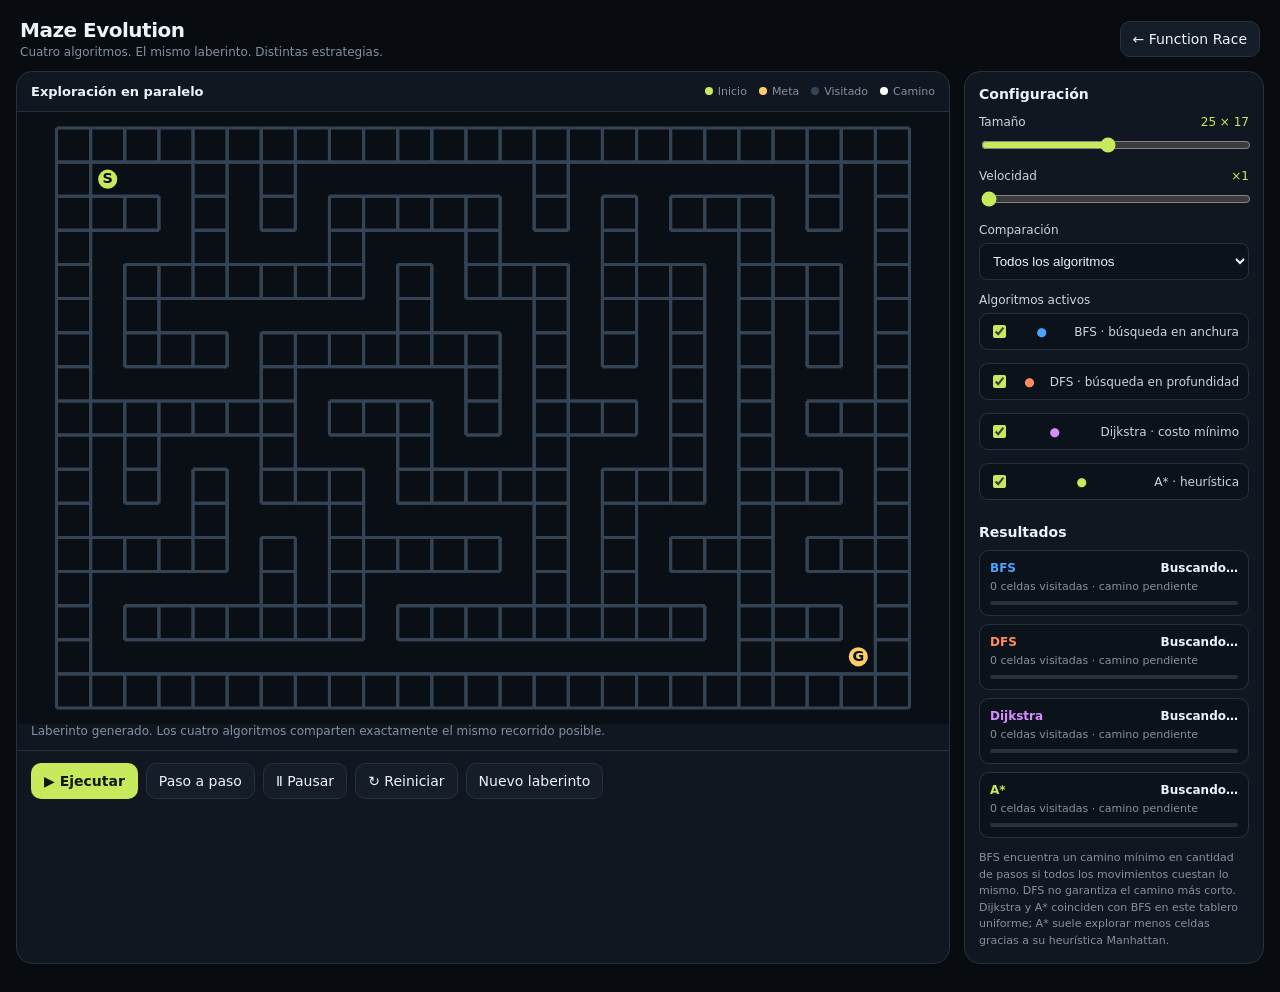
==== maze.html @ 9473bb93 "Add Maze Evolution algorithm comparison game" ====
<!doctype html>
<html lang="es">
<head>
<meta charset="utf-8">
<meta name="viewport" content="width=device-width,initial-scale=1,viewport-fit=cover">
<meta name="theme-color" content="#080b10">
<title>Maze Evolution · Function Race</title>
<style>
:root{--bg:#080b10;--panel:#111720;--line:#26313e;--muted:#8491a1;--text:#edf3fa;--accent:#c6ea5b}
*{box-sizing:border-box}body{margin:0;background:var(--bg);color:var(--text);font:14px system-ui,-apple-system,Segoe UI,sans-serif;min-height:100vh}
header{padding:18px 20px 12px;display:flex;align-items:center;justify-content:space-between;gap:12px;max-width:1500px;margin:auto}
h1{font-size:20px;margin:0;letter-spacing:-.5px}header p{margin:3px 0 0;color:var(--muted);font-size:12px}
a,.btn{color:var(--text);text-decoration:none;border:1px solid var(--line);background:#151d28;border-radius:10px;padding:9px 12px;font:inherit;cursor:pointer}
a:hover,.btn:hover{border-color:#607184}.btn.primary{background:var(--accent);color:#11180a;border-color:transparent;font-weight:750}.btn:disabled{opacity:.35;cursor:default}
main{max-width:1500px;margin:auto;padding:0 16px 28px;display:grid;grid-template-columns:minmax(0,1fr) 300px;gap:14px}
.stage,.side{background:var(--panel);border:1px solid var(--line);border-radius:16px;overflow:hidden}
.stage-head{display:flex;justify-content:space-between;align-items:center;padding:12px 14px;border-bottom:1px solid var(--line);gap:10px;flex-wrap:wrap}
.stage-head strong{font-size:13px}.legend{display:flex;gap:12px;flex-wrap:wrap;color:var(--muted);font-size:11px}
.dot{display:inline-block;width:8px;height:8px;border-radius:50%;margin-right:5px}
#maze{display:block;width:100%;height:min(68vh,720px);min-height:360px;background:#0a0f16;touch-action:pan-y}
.controls{display:flex;gap:8px;flex-wrap:wrap;padding:12px 14px;border-top:1px solid var(--line)}
.side{padding:14px}.side h2{font-size:14px;margin:0 0 10px}.field{margin:13px 0}.field label{display:flex;justify-content:space-between;color:#cbd5df;font-size:12px;margin-bottom:6px}.field output{color:var(--accent);font-variant-numeric:tabular-nums}
input[type=range],select{width:100%;accent-color:var(--accent)}select{background:#0c121a;color:var(--text);border:1px solid var(--line);border-radius:8px;padding:9px}
.algos{display:grid;gap:7px}.algo{display:flex;align-items:center;gap:8px;padding:8px 9px;background:#0c121a;border:1px solid var(--line);border-radius:9px;font-size:12px}.algo input{accent-color:var(--accent)}
.cards{display:grid;gap:8px;margin-top:10px}.stat{padding:10px;background:#0c121a;border:1px solid var(--line);border-radius:10px}.stat-top{display:flex;justify-content:space-between;align-items:center;font-size:12px;font-weight:700}.stat small{display:block;color:var(--muted);font-size:11px;margin-top:5px}.bar{height:4px;background:#26313e;border-radius:5px;margin-top:8px;overflow:hidden}.bar i{display:block;height:100%;width:0;border-radius:5px}
.note{color:var(--muted);font-size:11px;line-height:1.5;margin:12px 0 0}.status{font-size:12px;color:var(--muted);padding:0 14px 12px}
@media(max-width:850px){main{grid-template-columns:1fr}.side{display:grid;grid-template-columns:1fr 1fr;gap:0 16px}.side h2,.side .wide{grid-column:1/-1}#maze{height:55vh;min-height:330px}}
@media(max-width:520px){header{padding:14px 12px}main{padding:0 8px 18px;gap:8px}.side{display:block}.stage,.side{border-radius:12px}#maze{height:52vh;min-height:300px}.controls .btn{flex:1;padding:10px 8px;font-size:12px}}
</style>
</head>
<body>
<header><div><h1>Maze Evolution</h1><p>Cuatro algoritmos. El mismo laberinto. Distintas estrategias.</p></div><a href="./">← Function Race</a></header>
<main>
<section class="stage">
 <div class="stage-head"><strong id="stageTitle">Exploración en paralelo</strong><div class="legend"><span><i class="dot" style="background:#c6ea5b"></i>Inicio</span><span><i class="dot" style="background:#ffcc66"></i>Meta</span><span><i class="dot" style="background:#314457"></i>Visitado</span><span><i class="dot" style="background:#fff"></i>Camino</span></div></div>
 <canvas id="maze"></canvas>
 <div class="status" id="status">Generá un laberinto y ejecutá los algoritmos para comparar.</div>
 <div class="controls"><button class="btn primary" id="run">▶ Ejecutar</button><button class="btn" id="step">Paso a paso</button><button class="btn" id="pause">Ⅱ Pausar</button><button class="btn" id="reset">↻ Reiniciar</button><button class="btn" id="regen">Nuevo laberinto</button></div>
</section>
<aside class="side">
 <h2>Configuración</h2>
 <div class="field"><label for="size">Tamaño <output id="sizeOut">25 × 17</output></label><input id="size" type="range" min="11" max="41" step="2" value="25"></div>
 <div class="field"><label for="speed">Velocidad <output id="speedOut">×1</output></label><input id="speed" type="range" min="1" max="10" value="1"></div>
 <div class="field"><label for="algoMode">Comparación</label><select id="algoMode"><option value="all">Todos los algoritmos</option><option value="uninformed">Sin heurística (DFS, BFS, Dijkstra)</option><option value="informed">Con heurística (A*)</option></select></div>
 <div class="field wide"><label>Algoritmos activos</label><div class="algos">
  <label class="algo"><input type="checkbox" value="bfs" checked><span style="color:#4aa3ff">●</span> BFS · búsqueda en anchura</label>
  <label class="algo"><input type="checkbox" value="dfs" checked><span style="color:#ff8b5e">●</span> DFS · búsqueda en profundidad</label>
  <label class="algo"><input type="checkbox" value="dijkstra" checked><span style="color:#d78cff">●</span> Dijkstra · costo mínimo</label>
  <label class="algo"><input type="checkbox" value="astar" checked><span style="color:#c6ea5b">●</span> A* · heurística</label>
 </div></div>
 <h2 class="wide" style="margin-top:18px">Resultados</h2><div class="cards wide" id="results"></div>
 <p class="note wide">BFS encuentra un camino mínimo en cantidad de pasos si todos los movimientos cuestan lo mismo. DFS no garantiza el camino más corto. Dijkstra y A* coinciden con BFS en este tablero uniforme; A* suele explorar menos celdas gracias a su heurística Manhattan.</p>
</aside>
</main>
<script>
(function(){
'use strict';
const $=s=>document.querySelector(s), canvas=$('#maze'),ctx=canvas.getContext('2d');
const COLORS={bfs:'#4aa3ff',dfs:'#ff8b5e',dijkstra:'#d78cff',astar:'#c6ea5b'};
const NAMES={bfs:'BFS',dfs:'DFS',dijkstra:'Dijkstra',astar:'A*'};
let cols=25,rows=17,grid=[],start=0,goal=0,solvers=[],running=false,paused=false,last=0,acc=0,cell=16,offsetX=0,offsetY=0;
const dirs=[[0,-1],[1,0],[0,1],[-1,0]];
function idx(x,y){return y*cols+x}
function neighbors(id){const x=id%cols,y=Math.floor(id/cols),out=[];for(let d=0;d<4;d++){const nx=x+dirs[d][0],ny=y+dirs[d][1];if(nx>=0&&ny>=0&&nx<cols&&ny<rows){const j=idx(nx,ny);if(!grid[j].walls[d])out.push(j)}}return out}
function makeMaze(){
 cols=+$('#size').value;rows=Math.max(9,Math.floor(cols*.68));if(rows%2===0)rows--;
 grid=Array.from({length:cols*rows},()=>({walls:[true,true,true,true],seen:false}));
 const visited=new Uint8Array(grid.length),stack=[idx(1,1)];visited[stack[0]]=1;
 while(stack.length){const cur=stack[stack.length-1],x=cur%cols,y=Math.floor(cur/cols),opts=[];
  for(let d=0;d<4;d++){const nx=x+dirs[d][0]*2,ny=y+dirs[d][1]*2;if(nx>0&&ny>0&&nx<cols-1&&ny<rows-1&&!visited[idx(nx,ny)])opts.push(d)}
  if(!opts.length){stack.pop();continue}
  const d=opts[Math.floor(Math.random()*opts.length)],nx=x+dirs[d][0]*2,ny=y+dirs[d][1]*2,mid=idx(x+dirs[d][0],y+dirs[d][1]),next=idx(nx,ny);
  grid[cur].walls[d]=false;grid[next].walls[(d+2)%4]=false;grid[mid].walls[d]=false;grid[mid].walls[(d+2)%4]=false;visited[mid]=1;visited[next]=1;stack.push(next);
 }
 start=idx(1,1);goal=idx(cols-2,rows-2);resetSolvers();draw();$('#sizeOut').textContent=cols+' × '+rows;$('#status').textContent='Laberinto generado. Los cuatro algoritmos comparten exactamente el mismo recorrido posible.';
}
function makeSolver(type){
 const total=grid.length,dist=new Float64Array(total),prev=new Int32Array(total),seen=new Uint8Array(total);dist.fill(Infinity);prev.fill(-1);dist[start]=0;
 return {type,front:[start],dist,prev,seen,visited:0,done:false,path:[],pathReady:false,steps:0,started:0};
}
function activeTypes(){const mode=$('#algoMode').value;return Array.from(document.querySelectorAll('.algo input:checked')).map(x=>x.value).filter(t=>mode==='all'||(mode==='informed'?t==='astar':t!=='astar'))}
function resetSolvers(){running=false;paused=false;solvers=activeTypes().map(makeSolver);renderResults();$('#run').textContent='▶ Ejecutar';}
function heuristic(a){return Math.abs(a%cols-goal%cols)+Math.abs(Math.floor(a/cols)-Math.floor(goal/cols))}
function stepSolver(s){
 if(s.done)return false;
 if(!s.front.length){s.done=true;return false}
 let cur;
 if(s.type==='dfs')cur=s.front.pop();
 else if(s.type==='dijkstra'||s.type==='astar'){
  let bi=0,best=Infinity;for(let i=0;i<s.front.length;i++){const id=s.front[i],v=s.dist[id]+(s.type==='astar'?heuristic(id):0);if(v<best){best=v;bi=i}}
  cur=s.front.splice(bi,1)[0];
 }else cur=s.front.shift();
 if(s.seen[cur])return true;
 s.seen[cur]=1;s.visited++;s.steps++;
 if(cur===goal){s.done=true;let p=cur;while(p!==-1){s.path.push(p);p=s.prev[p]}s.path.reverse();s.pathReady=true;return false}
 const ns=neighbors(cur);
 for(const nb of ns){const nd=s.dist[cur]+1;if(nd<s.dist[nb]){s.dist[nb]=nd;s.prev[nb]=cur;if(!s.seen[nb]&&!s.front.includes(nb))s.front.push(nb)}}
 return true;
}
function tick(){
 let any=false;
 for(const s of solvers){if(!s.done){stepSolver(s);if(!s.done||s.pathReady)any=true}}
 if(solvers.every(s=>s.done)){running=false;$('#run').textContent='↻ Ejecutar';$('#status').textContent='Exploración terminada. Compará las celdas visitadas y la longitud de cada solución.'}
 renderResults();draw();
}
function run(){if(!solvers.length)resetSolvers();if(solvers.every(s=>s.done))resetSolvers();running=true;paused=false;$('#run').textContent='Ⅱ En marcha';$('#status').textContent='Los algoritmos están explorando…'}
function resize(){const rect=canvas.getBoundingClientRect(),dpr=Math.min(devicePixelRatio||1,2);canvas.width=rect.width*dpr;canvas.height=rect.height*dpr;ctx.setTransform(dpr,0,0,dpr,0,0);const pad=16;cell=Math.max(3,Math.min((rect.width-pad*2)/cols,(rect.height-pad*2)/rows));offsetX=(rect.width-cols*cell)/2;offsetY=(rect.height-rows*cell)/2;draw()}
function draw(){
 const w=canvas.clientWidth,h=canvas.clientHeight;ctx.clearRect(0,0,w,h);ctx.fillStyle='#0a0f16';ctx.fillRect(0,0,w,h);
 const order=['bfs','dfs','dijkstra','astar'];
 for(let id=0;id<grid.length;id++){const x=id%cols,y=Math.floor(id/cols),px=offsetX+x*cell,py=offsetY+y*cell;
  for(const s of solvers){if(s.seen[id]){ctx.fillStyle=COLORS[s.type]+'22';ctx.fillRect(px+1,py+1,cell-2,cell-2)}}
  for(const s of solvers){if(s.pathReady&&s.path.includes(id)){ctx.fillStyle=COLORS[s.type];ctx.globalAlpha=.75;ctx.fillRect(px+cell*.27,py+cell*.27,cell*.46,cell*.46);ctx.globalAlpha=1}}
  ctx.strokeStyle='#354454';ctx.lineWidth=Math.max(1,cell*.09);ctx.beginPath();if(grid[id].walls[0]){ctx.moveTo(px,py);ctx.lineTo(px+cell,py)}if(grid[id].walls[1]){ctx.moveTo(px+cell,py);ctx.lineTo(px+cell,py+cell)}if(grid[id].walls[2]){ctx.moveTo(px,py+cell);ctx.lineTo(px+cell,py+cell)}if(grid[id].walls[3]){ctx.moveTo(px,py);ctx.lineTo(px,py+cell)}ctx.stroke();
 }
 function marker(id,color,label){const x=offsetX+(id%cols)*cell+cell/2,y=offsetY+Math.floor(id/cols)*cell+cell/2;ctx.fillStyle=color;ctx.beginPath();ctx.arc(x,y,Math.max(3,cell*.28),0,Math.PI*2);ctx.fill();ctx.fillStyle='#081018';ctx.font='bold '+Math.max(7,cell*.42)+'px system-ui';ctx.textAlign='center';ctx.textBaseline='middle';ctx.fillText(label,x,y)}
 marker(start,'#c6ea5b','S');marker(goal,'#ffcc66','G');
}
function renderResults(){
 const el=$('#results');el.innerHTML='';
 for(const s of solvers){const path=s.pathReady?s.path.length-1:0,card=document.createElement('div');card.className='stat';card.innerHTML='<div class="stat-top"><span style="color:'+COLORS[s.type]+'">'+NAMES[s.type]+'</span><span>'+ (s.done?(s.pathReady?'Encontró salida':'Sin salida'):'Buscando…')+'</span></div><small>'+s.visited.toLocaleString('es-AR')+' celdas visitadas · '+(s.pathReady?path+' pasos de camino':'camino pendiente')+'</small><div class="bar"><i style="background:'+COLORS[s.type]+';width:'+Math.min(100,s.visited/grid.length*100)+'%"></i></div>';el.appendChild(card)}
}
$('#run').addEventListener('click',run);
$('#pause').addEventListener('click',()=>{paused=!paused;running=!paused;$('#pause').textContent=paused?'▶ Continuar':'Ⅱ Pausar'});
$('#step').addEventListener('click',()=>{running=false;paused=true;if(solvers.every(s=>s.done))resetSolvers();tick();$('#status').textContent='Un paso de exploración aplicado a cada algoritmo activo.'});
$('#reset').addEventListener('click',()=>{resetSolvers();draw();$('#status').textContent='Simulación reiniciada. El laberinto no cambió.'});
$('#regen').addEventListener('click',makeMaze);
$('#size').addEventListener('input',()=>$('#sizeOut').textContent=$('#size').value+' × '+Math.max(9,Math.floor($('#size').value*.68)));
$('#speed').addEventListener('input',()=>$('#speedOut').textContent='×'+$('#speed').value);
document.querySelectorAll('.algo input,#algoMode').forEach(e=>e.addEventListener('change',()=>{resetSolvers();draw()}));
function frame(t){const dt=Math.min(.05,(t-last)/1000||0);last=t;if(running&&!paused){acc+=dt*(+$('#speed').value)*18;let count=Math.min(60,Math.floor(acc));acc-=count;for(let i=0;i<count&&running;i++)tick()}requestAnimationFrame(frame)}
addEventListener('resize',resize);makeMaze();resize();requestAnimationFrame(frame);
})();
</script>
</body></html>
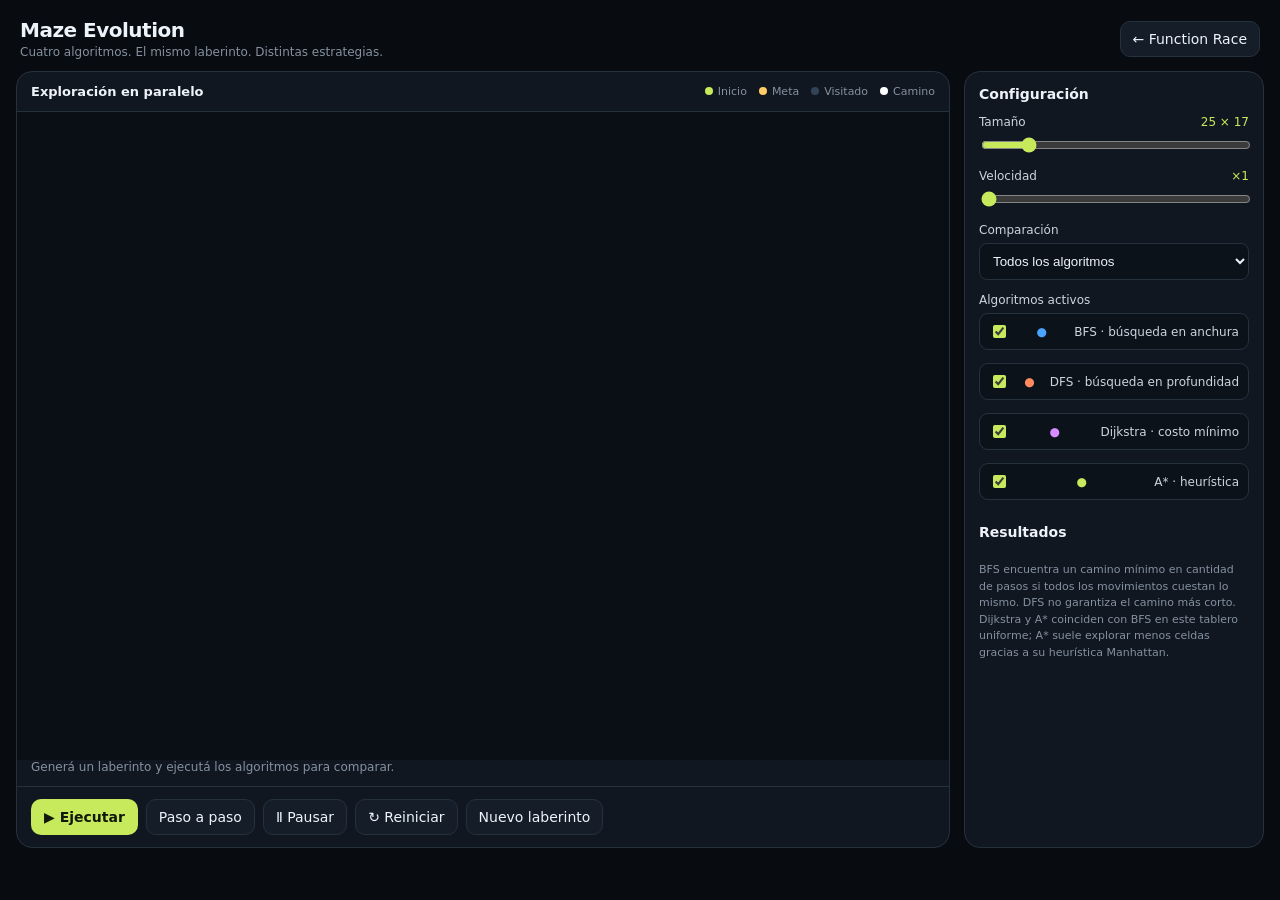
==== commit 1746e3d9: "Improve Maze Evolution visibility and expand maze size" ====
--- a/maze.html
+++ b/maze.html
@@ -17,15 +17,15 @@
 .stage-head{display:flex;justify-content:space-between;align-items:center;padding:12px 14px;border-bottom:1px solid var(--line);gap:10px;flex-wrap:wrap}
 .stage-head strong{font-size:13px}.legend{display:flex;gap:12px;flex-wrap:wrap;color:var(--muted);font-size:11px}
 .dot{display:inline-block;width:8px;height:8px;border-radius:50%;margin-right:5px}
-#maze{display:block;width:100%;height:min(68vh,720px);min-height:360px;background:#0a0f16;touch-action:pan-y}
+#maze{display:block;width:100%;height:min(72vh,820px);min-height:460px;background:#0a0f16;touch-action:pan-y}
 .controls{display:flex;gap:8px;flex-wrap:wrap;padding:12px 14px;border-top:1px solid var(--line)}
 .side{padding:14px}.side h2{font-size:14px;margin:0 0 10px}.field{margin:13px 0}.field label{display:flex;justify-content:space-between;color:#cbd5df;font-size:12px;margin-bottom:6px}.field output{color:var(--accent);font-variant-numeric:tabular-nums}
 input[type=range],select{width:100%;accent-color:var(--accent)}select{background:#0c121a;color:var(--text);border:1px solid var(--line);border-radius:8px;padding:9px}
 .algos{display:grid;gap:7px}.algo{display:flex;align-items:center;gap:8px;padding:8px 9px;background:#0c121a;border:1px solid var(--line);border-radius:9px;font-size:12px}.algo input{accent-color:var(--accent)}
 .cards{display:grid;gap:8px;margin-top:10px}.stat{padding:10px;background:#0c121a;border:1px solid var(--line);border-radius:10px}.stat-top{display:flex;justify-content:space-between;align-items:center;font-size:12px;font-weight:700}.stat small{display:block;color:var(--muted);font-size:11px;margin-top:5px}.bar{height:4px;background:#26313e;border-radius:5px;margin-top:8px;overflow:hidden}.bar i{display:block;height:100%;width:0;border-radius:5px}
 .note{color:var(--muted);font-size:11px;line-height:1.5;margin:12px 0 0}.status{font-size:12px;color:var(--muted);padding:0 14px 12px}
-@media(max-width:850px){main{grid-template-columns:1fr}.side{display:grid;grid-template-columns:1fr 1fr;gap:0 16px}.side h2,.side .wide{grid-column:1/-1}#maze{height:55vh;min-height:330px}}
-@media(max-width:520px){header{padding:14px 12px}main{padding:0 8px 18px;gap:8px}.side{display:block}.stage,.side{border-radius:12px}#maze{height:52vh;min-height:300px}.controls .btn{flex:1;padding:10px 8px;font-size:12px}}
+@media(max-width:850px){main{grid-template-columns:1fr}.side{display:grid;grid-template-columns:1fr 1fr;gap:0 16px}.side h2,.side .wide{grid-column:1/-1}#maze{height:60vh;min-height:390px}}
+@media(max-width:520px){header{padding:14px 12px}main{padding:0 8px 18px;gap:8px}.side{display:block}.stage,.side{border-radius:12px}#maze{height:58vh;min-height:340px}.controls .btn{flex:1;padding:10px 8px;font-size:12px}}
 </style>
 </head>
 <body>
@@ -39,7 +39,7 @@
 </section>
 <aside class="side">
  <h2>Configuración</h2>
- <div class="field"><label for="size">Tamaño <output id="sizeOut">25 × 17</output></label><input id="size" type="range" min="11" max="41" step="2" value="25"></div>
+ <div class="field"><label for="size">Tamaño <output id="sizeOut">25 × 17</output></label><input id="size" type="range" min="11" max="101" step="2" value="25"></div>
  <div class="field"><label for="speed">Velocidad <output id="speedOut">×1</output></label><input id="speed" type="range" min="1" max="10" value="1"></div>
  <div class="field"><label for="algoMode">Comparación</label><select id="algoMode"><option value="all">Todos los algoritmos</option><option value="uninformed">Sin heurística (DFS, BFS, Dijkstra)</option><option value="informed">Con heurística (A*)</option></select></div>
  <div class="field wide"><label>Algoritmos activos</label><div class="algos">
@@ -58,12 +58,12 @@
 const $=s=>document.querySelector(s), canvas=$('#maze'),ctx=canvas.getContext('2d');
 const COLORS={bfs:'#4aa3ff',dfs:'#ff8b5e',dijkstra:'#d78cff',astar:'#c6ea5b'};
 const NAMES={bfs:'BFS',dfs:'DFS',dijkstra:'Dijkstra',astar:'A*'};
-let cols=25,rows=17,grid=[],start=0,goal=0,solvers=[],running=false,paused=false,last=0,acc=0,cell=16,offsetX=0,offsetY=0;
+let cols=25,rows=17,grid=[],start=0,goal=0,solvers=[],running=false,paused=false,last=0,acc=0,cell=16,offsetX=0,offsetY=0;\nconst TYPES=['bfs','dfs','dijkstra','astar'];
 const dirs=[[0,-1],[1,0],[0,1],[-1,0]];
 function idx(x,y){return y*cols+x}
 function neighbors(id){const x=id%cols,y=Math.floor(id/cols),out=[];for(let d=0;d<4;d++){const nx=x+dirs[d][0],ny=y+dirs[d][1];if(nx>=0&&ny>=0&&nx<cols&&ny<rows){const j=idx(nx,ny);if(!grid[j].walls[d])out.push(j)}}return out}
 function makeMaze(){
- cols=+$('#size').value;rows=Math.max(9,Math.floor(cols*.68));if(rows%2===0)rows--;
+ cols=+$('#size').value;rows=Math.max(9,Math.floor(cols*.68));if(rows%2===0)rows--;if(cols%2===0)cols--;
  grid=Array.from({length:cols*rows},()=>({walls:[true,true,true,true],seen:false}));
  const visited=new Uint8Array(grid.length),stack=[idx(1,1)];visited[stack[0]]=1;
  while(stack.length){const cur=stack[stack.length-1],x=cur%cols,y=Math.floor(cur/cols),opts=[];
@@ -92,7 +92,7 @@
  }else cur=s.front.shift();
  if(s.seen[cur])return true;
  s.seen[cur]=1;s.visited++;s.steps++;
- if(cur===goal){s.done=true;let p=cur;while(p!==-1){s.path.push(p);p=s.prev[p]}s.path.reverse();s.pathReady=true;return false}
+ if(cur===goal){s.done=true;let p=cur;while(p!==-1){s.path.push(p);p=s.prev[p]}s.path.reverse();s.pathSet=new Set(s.path);s.pathReady=true;return false}
  const ns=neighbors(cur);
  for(const nb of ns){const nd=s.dist[cur]+1;if(nd<s.dist[nb]){s.dist[nb]=nd;s.prev[nb]=cur;if(!s.seen[nb]&&!s.front.includes(nb))s.front.push(nb)}}
  return true;
@@ -109,9 +109,9 @@
  const w=canvas.clientWidth,h=canvas.clientHeight;ctx.clearRect(0,0,w,h);ctx.fillStyle='#0a0f16';ctx.fillRect(0,0,w,h);
  const order=['bfs','dfs','dijkstra','astar'];
  for(let id=0;id<grid.length;id++){const x=id%cols,y=Math.floor(id/cols),px=offsetX+x*cell,py=offsetY+y*cell;
-  for(const s of solvers){if(s.seen[id]){ctx.fillStyle=COLORS[s.type]+'22';ctx.fillRect(px+1,py+1,cell-2,cell-2)}}
-  for(const s of solvers){if(s.pathReady&&s.path.includes(id)){ctx.fillStyle=COLORS[s.type];ctx.globalAlpha=.75;ctx.fillRect(px+cell*.27,py+cell*.27,cell*.46,cell*.46);ctx.globalAlpha=1}}
-  ctx.strokeStyle='#354454';ctx.lineWidth=Math.max(1,cell*.09);ctx.beginPath();if(grid[id].walls[0]){ctx.moveTo(px,py);ctx.lineTo(px+cell,py)}if(grid[id].walls[1]){ctx.moveTo(px+cell,py);ctx.lineTo(px+cell,py+cell)}if(grid[id].walls[2]){ctx.moveTo(px,py+cell);ctx.lineTo(px+cell,py+cell)}if(grid[id].walls[3]){ctx.moveTo(px,py);ctx.lineTo(px,py+cell)}ctx.stroke();
+  for(const s of solvers){if(s.seen[id]){const si=TYPES.indexOf(s.type),half=cell/2;const qx=si%2, qy=Math.floor(si/2);ctx.fillStyle=COLORS[s.type]+'D9';ctx.fillRect(px+qx*half+0.7,py+qy*half+0.7,Math.max(1,half-1.2),Math.max(1,half-1.2))}}
+  for(const s of solvers){if(s.pathReady&&s.pathSet&&s.pathSet.has(id)){ctx.fillStyle=COLORS[s.type];const si=TYPES.indexOf(s.type),half=cell/2;ctx.fillRect(px+(si%2)*half+half*.2,py+Math.floor(si/2)*half+half*.2,half*.6,half*.6)}}
+  ctx.strokeStyle='#536579';ctx.lineWidth=Math.max(1.15,cell*.11);ctx.beginPath();if(grid[id].walls[0]){ctx.moveTo(px,py);ctx.lineTo(px+cell,py)}if(grid[id].walls[1]){ctx.moveTo(px+cell,py);ctx.lineTo(px+cell,py+cell)}if(grid[id].walls[2]){ctx.moveTo(px,py+cell);ctx.lineTo(px+cell,py+cell)}if(grid[id].walls[3]){ctx.moveTo(px,py);ctx.lineTo(px,py+cell)}ctx.stroke();
  }
  function marker(id,color,label){const x=offsetX+(id%cols)*cell+cell/2,y=offsetY+Math.floor(id/cols)*cell+cell/2;ctx.fillStyle=color;ctx.beginPath();ctx.arc(x,y,Math.max(3,cell*.28),0,Math.PI*2);ctx.fill();ctx.fillStyle='#081018';ctx.font='bold '+Math.max(7,cell*.42)+'px system-ui';ctx.textAlign='center';ctx.textBaseline='middle';ctx.fillText(label,x,y)}
  marker(start,'#c6ea5b','S');marker(goal,'#ffcc66','G');
@@ -128,7 +128,7 @@
 $('#size').addEventListener('input',()=>$('#sizeOut').textContent=$('#size').value+' × '+Math.max(9,Math.floor($('#size').value*.68)));
 $('#speed').addEventListener('input',()=>$('#speedOut').textContent='×'+$('#speed').value);
 document.querySelectorAll('.algo input,#algoMode').forEach(e=>e.addEventListener('change',()=>{resetSolvers();draw()}));
-function frame(t){const dt=Math.min(.05,(t-last)/1000||0);last=t;if(running&&!paused){acc+=dt*(+$('#speed').value)*18;let count=Math.min(60,Math.floor(acc));acc-=count;for(let i=0;i<count&&running;i++)tick()}requestAnimationFrame(frame)}
+function frame(t){const dt=Math.min(.05,(t-last)/1000||0);last=t;if(running&&!paused){acc+=dt*(+$('#speed').value)*18;let count=Math.min(60,Math.floor(acc));acc-=count;for(let i=0;i<count&&running;i++)tick();draw()}requestAnimationFrame(frame)}
 addEventListener('resize',resize);makeMaze();resize();requestAnimationFrame(frame);
 })();
 </script>
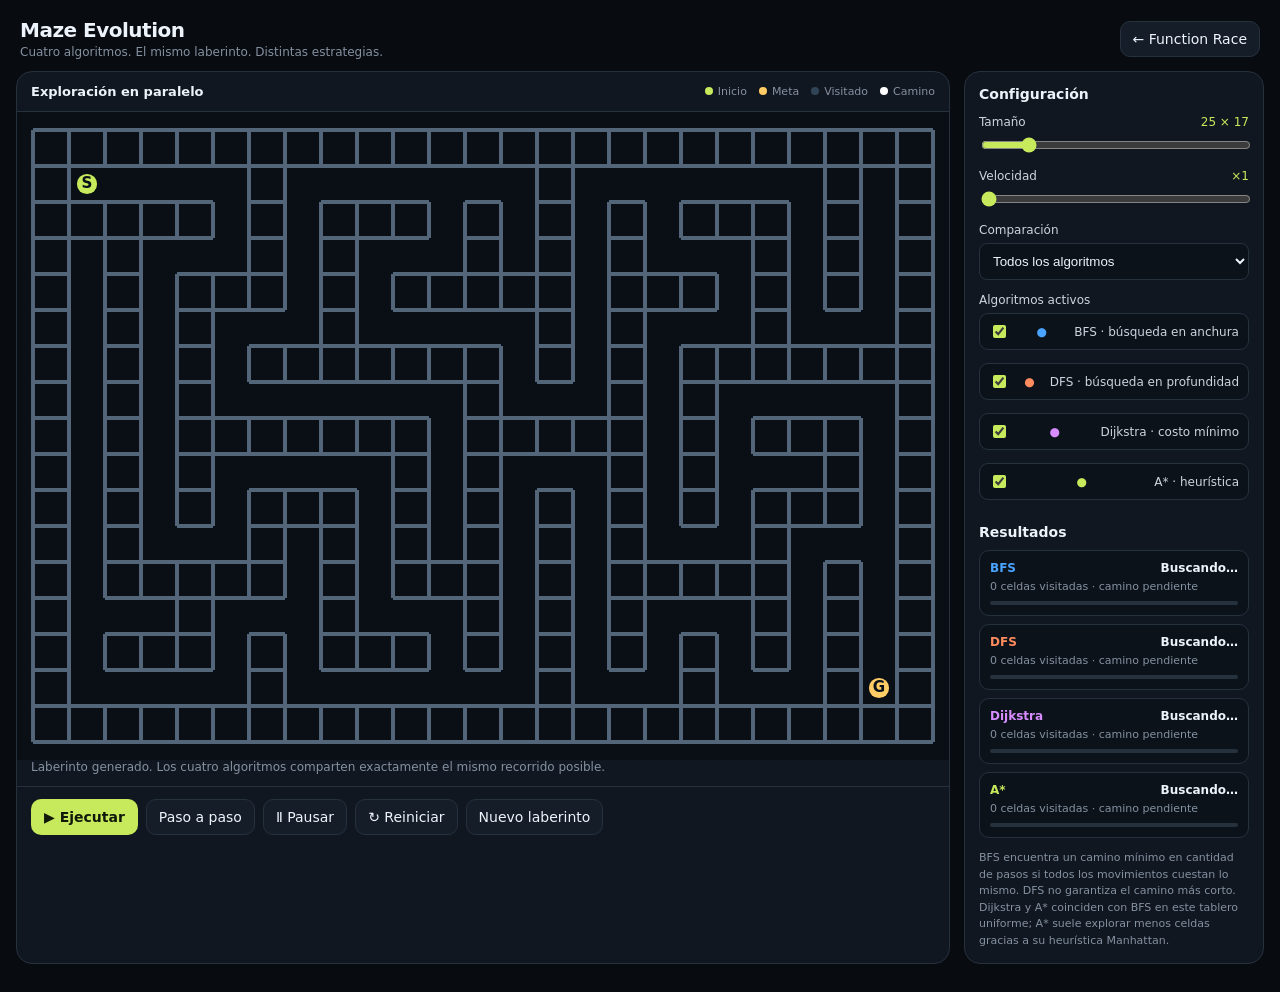
==== commit 8b5597b0: "Fix Maze Evolution script after rendering update" ====
--- a/maze.html
+++ b/maze.html
@@ -58,7 +58,8 @@
 const $=s=>document.querySelector(s), canvas=$('#maze'),ctx=canvas.getContext('2d');
 const COLORS={bfs:'#4aa3ff',dfs:'#ff8b5e',dijkstra:'#d78cff',astar:'#c6ea5b'};
 const NAMES={bfs:'BFS',dfs:'DFS',dijkstra:'Dijkstra',astar:'A*'};
-let cols=25,rows=17,grid=[],start=0,goal=0,solvers=[],running=false,paused=false,last=0,acc=0,cell=16,offsetX=0,offsetY=0;\nconst TYPES=['bfs','dfs','dijkstra','astar'];
+let cols=25,rows=17,grid=[],start=0,goal=0,solvers=[],running=false,paused=false,last=0,acc=0,cell=16,offsetX=0,offsetY=0;
+const TYPES=['bfs','dfs','dijkstra','astar'];
 const dirs=[[0,-1],[1,0],[0,1],[-1,0]];
 function idx(x,y){return y*cols+x}
 function neighbors(id){const x=id%cols,y=Math.floor(id/cols),out=[];for(let d=0;d<4;d++){const nx=x+dirs[d][0],ny=y+dirs[d][1];if(nx>=0&&ny>=0&&nx<cols&&ny<rows){const j=idx(nx,ny);if(!grid[j].walls[d])out.push(j)}}return out}
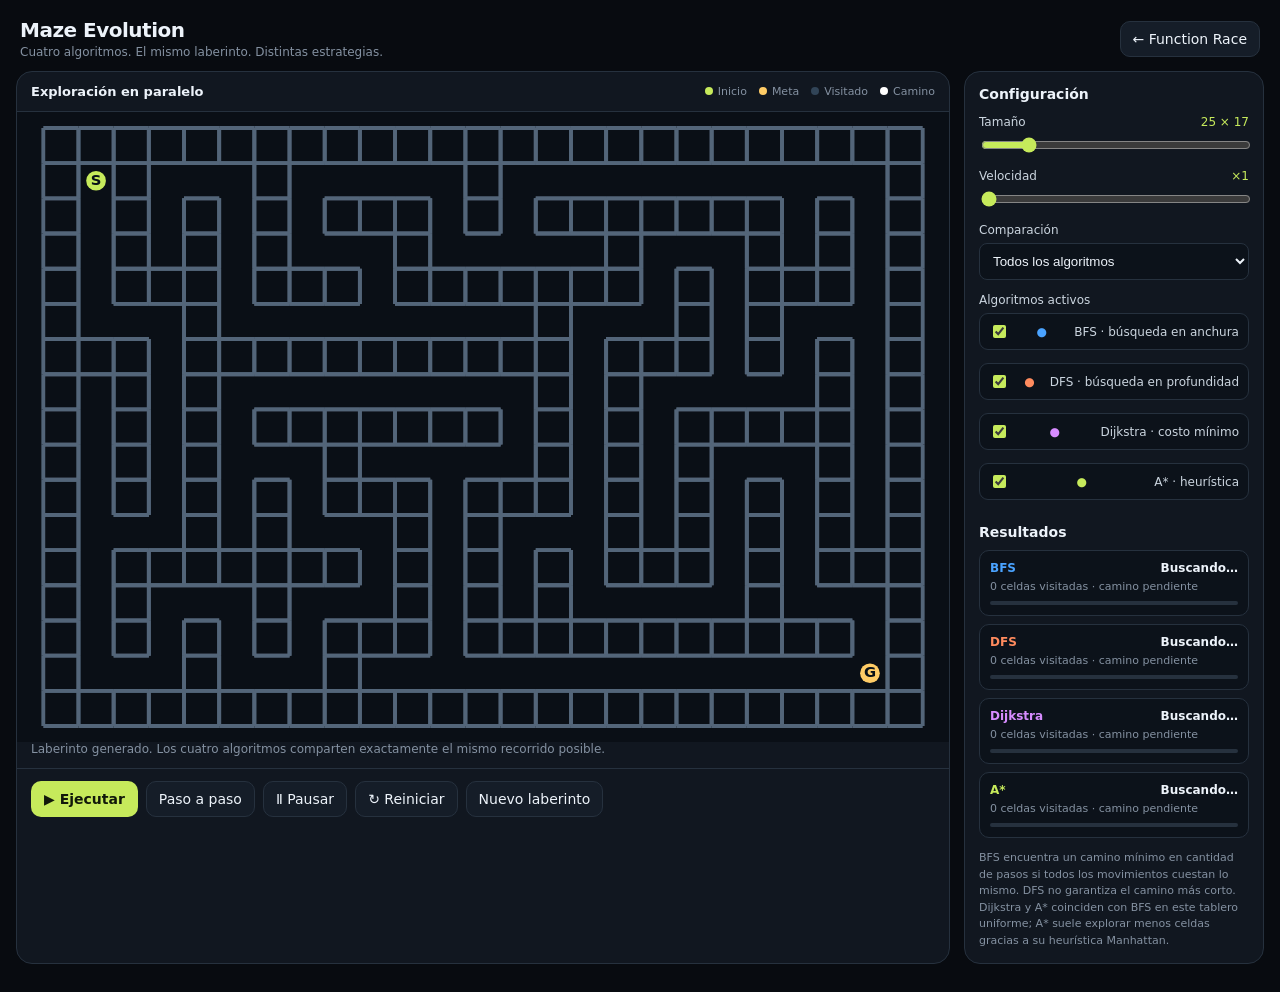
==== commit e12414e0: "Fix mobile maze layout and exploration rendering" ====
--- a/maze.html
+++ b/maze.html
@@ -17,15 +17,15 @@
 .stage-head{display:flex;justify-content:space-between;align-items:center;padding:12px 14px;border-bottom:1px solid var(--line);gap:10px;flex-wrap:wrap}
 .stage-head strong{font-size:13px}.legend{display:flex;gap:12px;flex-wrap:wrap;color:var(--muted);font-size:11px}
 .dot{display:inline-block;width:8px;height:8px;border-radius:50%;margin-right:5px}
-#maze{display:block;width:100%;height:min(72vh,820px);min-height:460px;background:#0a0f16;touch-action:pan-y}
+#maze{display:block;width:100%;height:min(70vh,760px);min-height:360px;background:#0a0f16;touch-action:pan-y}
 .controls{display:flex;gap:8px;flex-wrap:wrap;padding:12px 14px;border-top:1px solid var(--line)}
 .side{padding:14px}.side h2{font-size:14px;margin:0 0 10px}.field{margin:13px 0}.field label{display:flex;justify-content:space-between;color:#cbd5df;font-size:12px;margin-bottom:6px}.field output{color:var(--accent);font-variant-numeric:tabular-nums}
 input[type=range],select{width:100%;accent-color:var(--accent)}select{background:#0c121a;color:var(--text);border:1px solid var(--line);border-radius:8px;padding:9px}
 .algos{display:grid;gap:7px}.algo{display:flex;align-items:center;gap:8px;padding:8px 9px;background:#0c121a;border:1px solid var(--line);border-radius:9px;font-size:12px}.algo input{accent-color:var(--accent)}
 .cards{display:grid;gap:8px;margin-top:10px}.stat{padding:10px;background:#0c121a;border:1px solid var(--line);border-radius:10px}.stat-top{display:flex;justify-content:space-between;align-items:center;font-size:12px;font-weight:700}.stat small{display:block;color:var(--muted);font-size:11px;margin-top:5px}.bar{height:4px;background:#26313e;border-radius:5px;margin-top:8px;overflow:hidden}.bar i{display:block;height:100%;width:0;border-radius:5px}
 .note{color:var(--muted);font-size:11px;line-height:1.5;margin:12px 0 0}.status{font-size:12px;color:var(--muted);padding:0 14px 12px}
-@media(max-width:850px){main{grid-template-columns:1fr}.side{display:grid;grid-template-columns:1fr 1fr;gap:0 16px}.side h2,.side .wide{grid-column:1/-1}#maze{height:60vh;min-height:390px}}
-@media(max-width:520px){header{padding:14px 12px}main{padding:0 8px 18px;gap:8px}.side{display:block}.stage,.side{border-radius:12px}#maze{height:58vh;min-height:340px}.controls .btn{flex:1;padding:10px 8px;font-size:12px}}
+@media(max-width:850px){main{grid-template-columns:1fr}.side{display:grid;grid-template-columns:1fr 1fr;gap:0 16px}.side h2,.side .wide{grid-column:1/-1}#maze{height:min(56svh,520px);min-height:280px}}
+@media(max-width:520px){header{padding:12px 10px;align-items:flex-start}header h1{font-size:18px}header a{padding:8px;font-size:12px;white-space:nowrap}main{padding:0 7px 16px;gap:8px}.side{display:block;padding:12px}.stage,.side{border-radius:12px}#maze{height:min(48svh,390px);min-height:245px}.stage-head{padding:10px}.controls{padding:9px;gap:6px}.controls .btn{flex:1 1 28%;padding:9px 5px;font-size:11px;min-width:0}}
 </style>
 </head>
 <body>
@@ -77,7 +77,7 @@
 }
 function makeSolver(type){
  const total=grid.length,dist=new Float64Array(total),prev=new Int32Array(total),seen=new Uint8Array(total);dist.fill(Infinity);prev.fill(-1);dist[start]=0;
- return {type,front:[start],dist,prev,seen,visited:0,done:false,path:[],pathReady:false,steps:0,started:0};
+ const queued=new Uint8Array(total);queued[start]=1;return {type,front:[start],head:0,queued,dist,prev,seen,visited:0,done:false,path:[],pathReady:false,steps:0,started:0};
 }
 function activeTypes(){const mode=$('#algoMode').value;return Array.from(document.querySelectorAll('.algo input:checked')).map(x=>x.value).filter(t=>mode==='all'||(mode==='informed'?t==='astar':t!=='astar'))}
 function resetSolvers(){running=false;paused=false;solvers=activeTypes().map(makeSolver);renderResults();$('#run').textContent='▶ Ejecutar';}
@@ -90,21 +90,20 @@
  else if(s.type==='dijkstra'||s.type==='astar'){
   let bi=0,best=Infinity;for(let i=0;i<s.front.length;i++){const id=s.front[i],v=s.dist[id]+(s.type==='astar'?heuristic(id):0);if(v<best){best=v;bi=i}}
   cur=s.front.splice(bi,1)[0];
- }else cur=s.front.shift();
+ }else cur=s.front[s.head++];
  if(s.seen[cur])return true;
  s.seen[cur]=1;s.visited++;s.steps++;
  if(cur===goal){s.done=true;let p=cur;while(p!==-1){s.path.push(p);p=s.prev[p]}s.path.reverse();s.pathSet=new Set(s.path);s.pathReady=true;return false}
  const ns=neighbors(cur);
- for(const nb of ns){const nd=s.dist[cur]+1;if(nd<s.dist[nb]){s.dist[nb]=nd;s.prev[nb]=cur;if(!s.seen[nb]&&!s.front.includes(nb))s.front.push(nb)}}
+ for(const nb of ns){const nd=s.dist[cur]+1;if(nd<s.dist[nb]){s.dist[nb]=nd;s.prev[nb]=cur;if(!s.seen[nb]&&!s.queued[nb]){s.front.push(nb);s.queued[nb]=1}}}
  return true;
 }
 function tick(){
- let any=false;
- for(const s of solvers){if(!s.done){stepSolver(s);if(!s.done||s.pathReady)any=true}}
- if(solvers.every(s=>s.done)){running=false;$('#run').textContent='↻ Ejecutar';$('#status').textContent='Exploración terminada. Compará las celdas visitadas y la longitud de cada solución.'}
- renderResults();draw();
+ let active=false;
+ for(const s of solvers){if(!s.done){stepSolver(s);if(!s.done)active=true}}
+ if(!active&&solvers.every(s=>s.done)){running=false;$('#run').textContent='↻ Ejecutar';$('#status').textContent='Exploración terminada. Compará las celdas visitadas y la longitud de cada solución.'}
 }
-function run(){if(!solvers.length)resetSolvers();if(solvers.every(s=>s.done))resetSolvers();running=true;paused=false;$('#run').textContent='Ⅱ En marcha';$('#status').textContent='Los algoritmos están explorando…'}
+function run(){if(!solvers.length||solvers.every(s=>s.done))resetSolvers();if(!solvers.length){$('#status').textContent='Activá al menos un algoritmo para comenzar.';return}running=true;paused=false;last=0;acc=0;$('#run').textContent='Ⅱ En marcha';$('#status').textContent='Explorando: las celdas se colorean a medida que avanza cada algoritmo.'}
 function resize(){const rect=canvas.getBoundingClientRect(),dpr=Math.min(devicePixelRatio||1,2);canvas.width=rect.width*dpr;canvas.height=rect.height*dpr;ctx.setTransform(dpr,0,0,dpr,0,0);const pad=16;cell=Math.max(3,Math.min((rect.width-pad*2)/cols,(rect.height-pad*2)/rows));offsetX=(rect.width-cols*cell)/2;offsetY=(rect.height-rows*cell)/2;draw()}
 function draw(){
  const w=canvas.clientWidth,h=canvas.clientHeight;ctx.clearRect(0,0,w,h);ctx.fillStyle='#0a0f16';ctx.fillRect(0,0,w,h);
@@ -123,13 +122,13 @@
 }
 $('#run').addEventListener('click',run);
 $('#pause').addEventListener('click',()=>{paused=!paused;running=!paused;$('#pause').textContent=paused?'▶ Continuar':'Ⅱ Pausar'});
-$('#step').addEventListener('click',()=>{running=false;paused=true;if(solvers.every(s=>s.done))resetSolvers();tick();$('#status').textContent='Un paso de exploración aplicado a cada algoritmo activo.'});
+$('#step').addEventListener('click',()=>{running=false;paused=true;if(!solvers.length||solvers.every(s=>s.done))resetSolvers();tick();renderResults();draw();$('#status').textContent='Un paso aplicado a cada algoritmo activo.'});
 $('#reset').addEventListener('click',()=>{resetSolvers();draw();$('#status').textContent='Simulación reiniciada. El laberinto no cambió.'});
 $('#regen').addEventListener('click',makeMaze);
 $('#size').addEventListener('input',()=>$('#sizeOut').textContent=$('#size').value+' × '+Math.max(9,Math.floor($('#size').value*.68)));
 $('#speed').addEventListener('input',()=>$('#speedOut').textContent='×'+$('#speed').value);
 document.querySelectorAll('.algo input,#algoMode').forEach(e=>e.addEventListener('change',()=>{resetSolvers();draw()}));
-function frame(t){const dt=Math.min(.05,(t-last)/1000||0);last=t;if(running&&!paused){acc+=dt*(+$('#speed').value)*18;let count=Math.min(60,Math.floor(acc));acc-=count;for(let i=0;i<count&&running;i++)tick();draw()}requestAnimationFrame(frame)}
+function frame(t){const dt=Math.min(.05,(t-last)/1000||0);last=t;if(running&&!paused){acc+=dt*(+$('#speed').value)*90;let count=Math.min(240,Math.floor(acc));acc-=count;for(let i=0;i<count&&running;i++)tick();renderResults();draw()}requestAnimationFrame(frame)}
 addEventListener('resize',resize);makeMaze();resize();requestAnimationFrame(frame);
 })();
 </script>
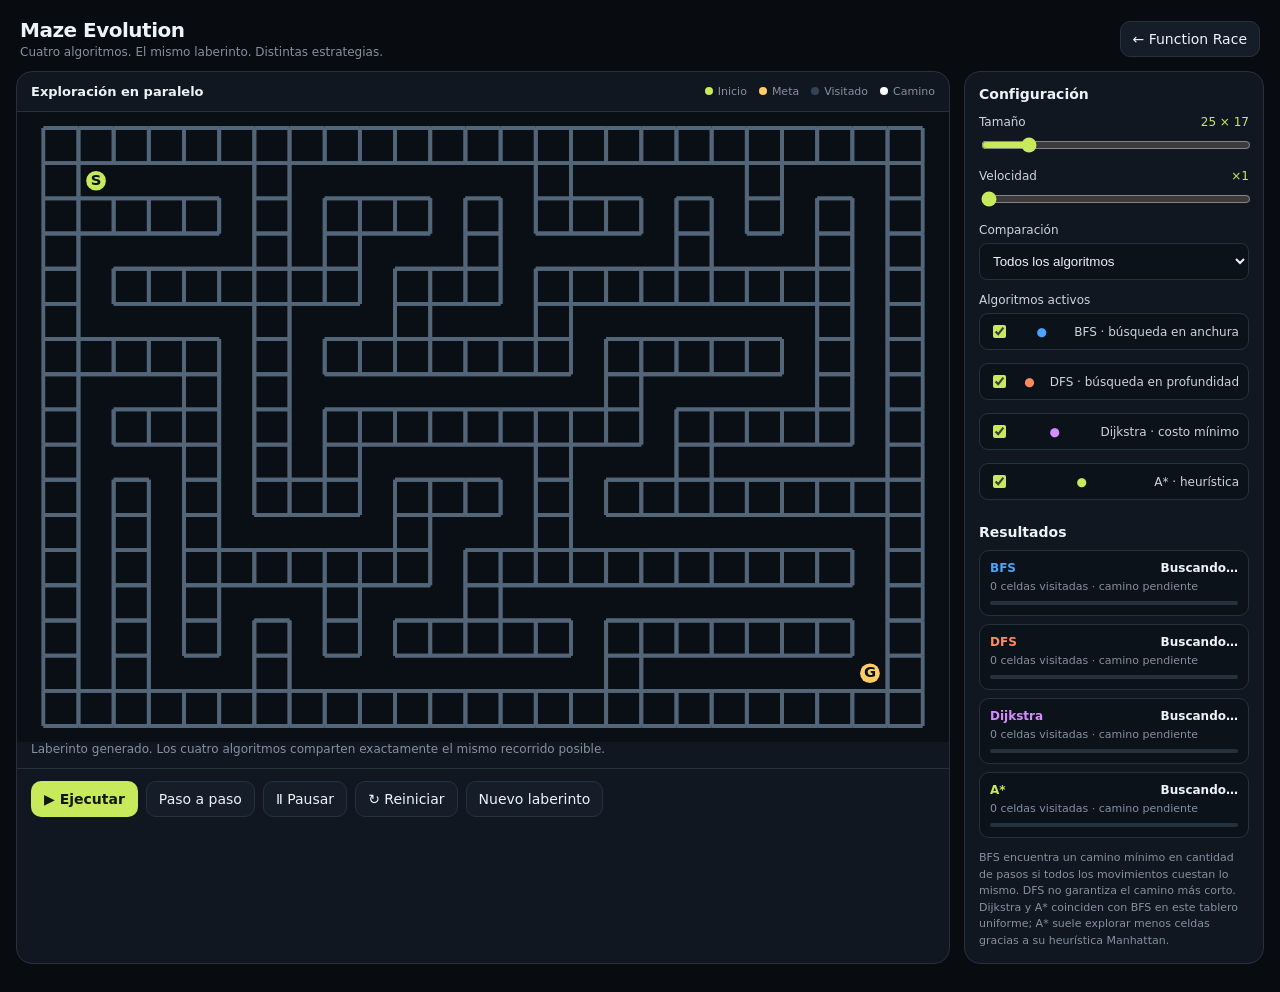
==== commit a322e140: "Fix BFS queue termination in maze solver" ====
--- a/maze.html
+++ b/maze.html
@@ -84,7 +84,7 @@
 function heuristic(a){return Math.abs(a%cols-goal%cols)+Math.abs(Math.floor(a/cols)-Math.floor(goal/cols))}
 function stepSolver(s){
  if(s.done)return false;
- if(!s.front.length){s.done=true;return false}
+ if(s.type==='bfs' ? s.head>=s.front.length : !s.front.length){s.done=true;return false}
  let cur;
  if(s.type==='dfs')cur=s.front.pop();
  else if(s.type==='dijkstra'||s.type==='astar'){
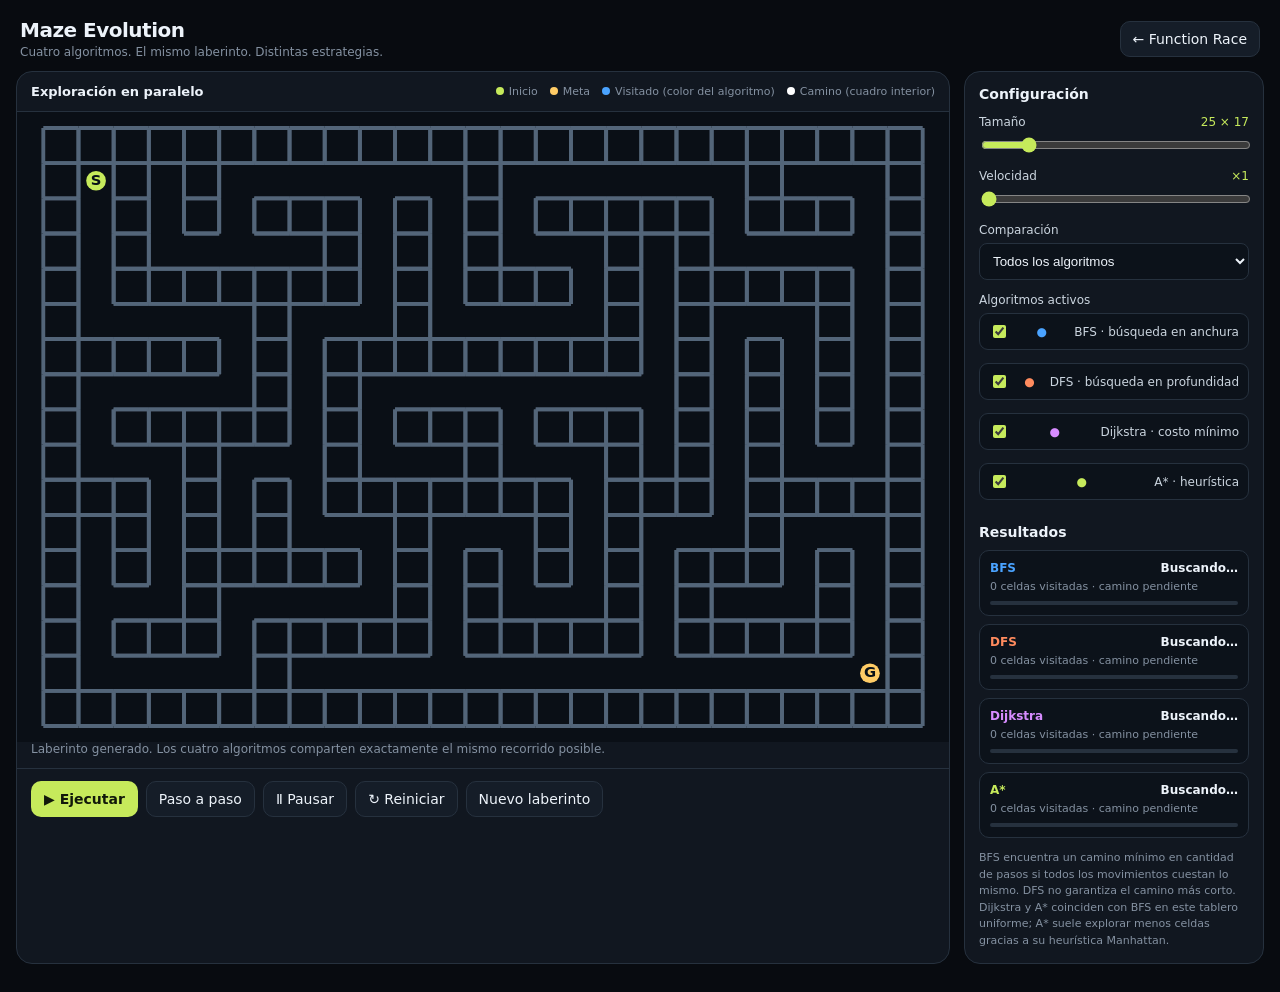
==== commit e8b877ec: "1" ====
--- a/maze.html
+++ b/maze.html
@@ -17,7 +17,7 @@
 .stage-head{display:flex;justify-content:space-between;align-items:center;padding:12px 14px;border-bottom:1px solid var(--line);gap:10px;flex-wrap:wrap}
 .stage-head strong{font-size:13px}.legend{display:flex;gap:12px;flex-wrap:wrap;color:var(--muted);font-size:11px}
 .dot{display:inline-block;width:8px;height:8px;border-radius:50%;margin-right:5px}
-#maze{display:block;width:100%;height:min(70vh,760px);min-height:360px;background:#0a0f16;touch-action:pan-y}
+#maze{display:block;width:100%;height:min(70svh,760px);min-height:360px;background:#0a0f16;touch-action:pan-y}
 .controls{display:flex;gap:8px;flex-wrap:wrap;padding:12px 14px;border-top:1px solid var(--line)}
 .side{padding:14px}.side h2{font-size:14px;margin:0 0 10px}.field{margin:13px 0}.field label{display:flex;justify-content:space-between;color:#cbd5df;font-size:12px;margin-bottom:6px}.field output{color:var(--accent);font-variant-numeric:tabular-nums}
 input[type=range],select{width:100%;accent-color:var(--accent)}select{background:#0c121a;color:var(--text);border:1px solid var(--line);border-radius:8px;padding:9px}
@@ -32,8 +32,8 @@
 <header><div><h1>Maze Evolution</h1><p>Cuatro algoritmos. El mismo laberinto. Distintas estrategias.</p></div><a href="./">← Function Race</a></header>
 <main>
 <section class="stage">
- <div class="stage-head"><strong id="stageTitle">Exploración en paralelo</strong><div class="legend"><span><i class="dot" style="background:#c6ea5b"></i>Inicio</span><span><i class="dot" style="background:#ffcc66"></i>Meta</span><span><i class="dot" style="background:#314457"></i>Visitado</span><span><i class="dot" style="background:#fff"></i>Camino</span></div></div>
- <canvas id="maze"></canvas>
+ <div class="stage-head"><strong id="stageTitle">Exploración en paralelo</strong><div class="legend"><span><i class="dot" style="background:#c6ea5b"></i>Inicio</span><span><i class="dot" style="background:#ffcc66"></i>Meta</span><span><i class="dot" style="background:#4aa3ff"></i>Visitado (color del algoritmo)</span><span><i class="dot" style="background:#fff"></i>Camino (cuadro interior)</span></div></div>
+ <canvas id="maze" role="img" aria-label="Laberinto con cuatro algoritmos de búsqueda explorando en paralelo"></canvas>
  <div class="status" id="status">Generá un laberinto y ejecutá los algoritmos para comparar.</div>
  <div class="controls"><button class="btn primary" id="run">▶ Ejecutar</button><button class="btn" id="step">Paso a paso</button><button class="btn" id="pause">Ⅱ Pausar</button><button class="btn" id="reset">↻ Reiniciar</button><button class="btn" id="regen">Nuevo laberinto</button></div>
 </section>
@@ -80,7 +80,8 @@
  const queued=new Uint8Array(total);queued[start]=1;return {type,front:[start],head:0,queued,dist,prev,seen,visited:0,done:false,path:[],pathReady:false,steps:0,started:0};
 }
 function activeTypes(){const mode=$('#algoMode').value;return Array.from(document.querySelectorAll('.algo input:checked')).map(x=>x.value).filter(t=>mode==='all'||(mode==='informed'?t==='astar':t!=='astar'))}
-function resetSolvers(){running=false;paused=false;solvers=activeTypes().map(makeSolver);renderResults();$('#run').textContent='▶ Ejecutar';}
+function syncPause(){$('#pause').textContent=paused?'▶ Continuar':'Ⅱ Pausar'}
+function resetSolvers(){running=false;paused=false;syncPause();solvers=activeTypes().map(makeSolver);renderResults();$('#run').textContent='▶ Ejecutar';}
 function heuristic(a){return Math.abs(a%cols-goal%cols)+Math.abs(Math.floor(a/cols)-Math.floor(goal/cols))}
 function stepSolver(s){
  if(s.done)return false;
@@ -103,11 +104,11 @@
  for(const s of solvers){if(!s.done){stepSolver(s);if(!s.done)active=true}}
  if(!active&&solvers.every(s=>s.done)){running=false;$('#run').textContent='↻ Ejecutar';$('#status').textContent='Exploración terminada. Compará las celdas visitadas y la longitud de cada solución.'}
 }
-function run(){if(!solvers.length||solvers.every(s=>s.done))resetSolvers();if(!solvers.length){$('#status').textContent='Activá al menos un algoritmo para comenzar.';return}running=true;paused=false;last=0;acc=0;$('#run').textContent='Ⅱ En marcha';$('#status').textContent='Explorando: las celdas se colorean a medida que avanza cada algoritmo.'}
+function run(){if(!solvers.length||solvers.every(s=>s.done))resetSolvers();if(!solvers.length){$('#status').textContent='Activá al menos un algoritmo para comenzar.';return}running=true;paused=false;syncPause();last=0;acc=0;$('#run').textContent='Ⅱ En marcha';$('#status').textContent='Explorando: las celdas se colorean a medida que avanza cada algoritmo.'}
 function resize(){const rect=canvas.getBoundingClientRect(),dpr=Math.min(devicePixelRatio||1,2);canvas.width=rect.width*dpr;canvas.height=rect.height*dpr;ctx.setTransform(dpr,0,0,dpr,0,0);const pad=16;cell=Math.max(3,Math.min((rect.width-pad*2)/cols,(rect.height-pad*2)/rows));offsetX=(rect.width-cols*cell)/2;offsetY=(rect.height-rows*cell)/2;draw()}
 function draw(){
  const w=canvas.clientWidth,h=canvas.clientHeight;ctx.clearRect(0,0,w,h);ctx.fillStyle='#0a0f16';ctx.fillRect(0,0,w,h);
- const order=['bfs','dfs','dijkstra','astar'];
+ 
  for(let id=0;id<grid.length;id++){const x=id%cols,y=Math.floor(id/cols),px=offsetX+x*cell,py=offsetY+y*cell;
   for(const s of solvers){if(s.seen[id]){const si=TYPES.indexOf(s.type),half=cell/2;const qx=si%2, qy=Math.floor(si/2);ctx.fillStyle=COLORS[s.type]+'D9';ctx.fillRect(px+qx*half+0.7,py+qy*half+0.7,Math.max(1,half-1.2),Math.max(1,half-1.2))}}
   for(const s of solvers){if(s.pathReady&&s.pathSet&&s.pathSet.has(id)){ctx.fillStyle=COLORS[s.type];const si=TYPES.indexOf(s.type),half=cell/2;ctx.fillRect(px+(si%2)*half+half*.2,py+Math.floor(si/2)*half+half*.2,half*.6,half*.6)}}
@@ -121,14 +122,15 @@
  for(const s of solvers){const path=s.pathReady?s.path.length-1:0,card=document.createElement('div');card.className='stat';card.innerHTML='<div class="stat-top"><span style="color:'+COLORS[s.type]+'">'+NAMES[s.type]+'</span><span>'+ (s.done?(s.pathReady?'Encontró salida':'Sin salida'):'Buscando…')+'</span></div><small>'+s.visited.toLocaleString('es-AR')+' celdas visitadas · '+(s.pathReady?path+' pasos de camino':'camino pendiente')+'</small><div class="bar"><i style="background:'+COLORS[s.type]+';width:'+Math.min(100,s.visited/grid.length*100)+'%"></i></div>';el.appendChild(card)}
 }
 $('#run').addEventListener('click',run);
-$('#pause').addEventListener('click',()=>{paused=!paused;running=!paused;$('#pause').textContent=paused?'▶ Continuar':'Ⅱ Pausar'});
-$('#step').addEventListener('click',()=>{running=false;paused=true;if(!solvers.length||solvers.every(s=>s.done))resetSolvers();tick();renderResults();draw();$('#status').textContent='Un paso aplicado a cada algoritmo activo.'});
+$('#pause').addEventListener('click',()=>{if(!paused&&(!running||!solvers.length||solvers.every(s=>s.done)))return;paused=!paused;running=!paused;syncPause()});
+$('#step').addEventListener('click',()=>{if(!solvers.length||solvers.every(s=>s.done))resetSolvers();running=false;paused=true;syncPause();tick();renderResults();draw();$('#status').textContent='Un paso aplicado a cada algoritmo activo.'});
 $('#reset').addEventListener('click',()=>{resetSolvers();draw();$('#status').textContent='Simulación reiniciada. El laberinto no cambió.'});
 $('#regen').addEventListener('click',makeMaze);
-$('#size').addEventListener('input',()=>$('#sizeOut').textContent=$('#size').value+' × '+Math.max(9,Math.floor($('#size').value*.68)));
+$('#size').addEventListener('input',()=>{let r=Math.max(9,Math.floor($('#size').value*.68));if(r%2===0)r--;$('#sizeOut').textContent=$('#size').value+' × '+r});
+$('#size').addEventListener('change',makeMaze);
 $('#speed').addEventListener('input',()=>$('#speedOut').textContent='×'+$('#speed').value);
 document.querySelectorAll('.algo input,#algoMode').forEach(e=>e.addEventListener('change',()=>{resetSolvers();draw()}));
-function frame(t){const dt=Math.min(.05,(t-last)/1000||0);last=t;if(running&&!paused){acc+=dt*(+$('#speed').value)*90;let count=Math.min(240,Math.floor(acc));acc-=count;for(let i=0;i<count&&running;i++)tick();renderResults();draw()}requestAnimationFrame(frame)}
+function frame(t){const dt=Math.min(.05,(t-last)/1000||0);last=t;if(running&&!paused){acc+=dt*(+$('#speed').value)*90;let count=Math.min(240,Math.floor(acc));acc-=count;for(let i=0;i<count&&running;i++)tick();if(t-(frame.r||0)>120||!running){renderResults();frame.r=t}draw()}requestAnimationFrame(frame)}
 addEventListener('resize',resize);makeMaze();resize();requestAnimationFrame(frame);
 })();
 </script>
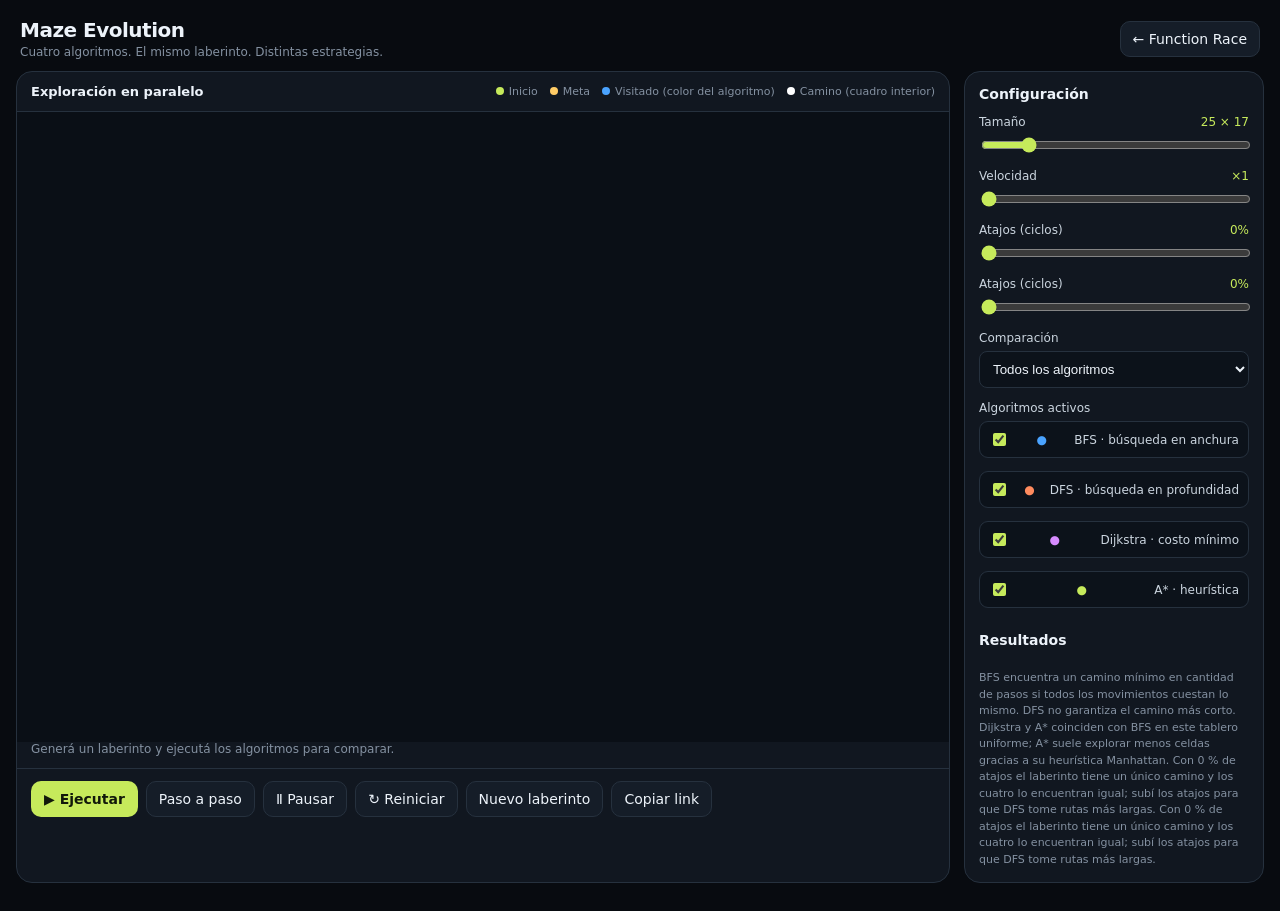
==== commit 4c997214: "1" ====
--- a/maze.html
+++ b/maze.html
@@ -24,6 +24,8 @@
 .algos{display:grid;gap:7px}.algo{display:flex;align-items:center;gap:8px;padding:8px 9px;background:#0c121a;border:1px solid var(--line);border-radius:9px;font-size:12px}.algo input{accent-color:var(--accent)}
 .cards{display:grid;gap:8px;margin-top:10px}.stat{padding:10px;background:#0c121a;border:1px solid var(--line);border-radius:10px}.stat-top{display:flex;justify-content:space-between;align-items:center;font-size:12px;font-weight:700}.stat small{display:block;color:var(--muted);font-size:11px;margin-top:5px}.bar{height:4px;background:#26313e;border-radius:5px;margin-top:8px;overflow:hidden}.bar i{display:block;height:100%;width:0;border-radius:5px}
 .note{color:var(--muted);font-size:11px;line-height:1.5;margin:12px 0 0}.status{font-size:12px;color:var(--muted);padding:0 14px 12px}
+.algo:has(input:disabled){opacity:.4}
+.algo:has(input:disabled){opacity:.4}
 @media(max-width:850px){main{grid-template-columns:1fr}.side{display:grid;grid-template-columns:1fr 1fr;gap:0 16px}.side h2,.side .wide{grid-column:1/-1}#maze{height:min(56svh,520px);min-height:280px}}
 @media(max-width:520px){header{padding:12px 10px;align-items:flex-start}header h1{font-size:18px}header a{padding:8px;font-size:12px;white-space:nowrap}main{padding:0 7px 16px;gap:8px}.side{display:block;padding:12px}.stage,.side{border-radius:12px}#maze{height:min(48svh,390px);min-height:245px}.stage-head{padding:10px}.controls{padding:9px;gap:6px}.controls .btn{flex:1 1 28%;padding:9px 5px;font-size:11px;min-width:0}}
 </style>
@@ -35,12 +37,14 @@
  <div class="stage-head"><strong id="stageTitle">Exploración en paralelo</strong><div class="legend"><span><i class="dot" style="background:#c6ea5b"></i>Inicio</span><span><i class="dot" style="background:#ffcc66"></i>Meta</span><span><i class="dot" style="background:#4aa3ff"></i>Visitado (color del algoritmo)</span><span><i class="dot" style="background:#fff"></i>Camino (cuadro interior)</span></div></div>
  <canvas id="maze" role="img" aria-label="Laberinto con cuatro algoritmos de búsqueda explorando en paralelo"></canvas>
  <div class="status" id="status">Generá un laberinto y ejecutá los algoritmos para comparar.</div>
- <div class="controls"><button class="btn primary" id="run">▶ Ejecutar</button><button class="btn" id="step">Paso a paso</button><button class="btn" id="pause">Ⅱ Pausar</button><button class="btn" id="reset">↻ Reiniciar</button><button class="btn" id="regen">Nuevo laberinto</button></div>
+ <div class="controls"><button class="btn primary" id="run">▶ Ejecutar</button><button class="btn" id="step">Paso a paso</button><button class="btn" id="pause">Ⅱ Pausar</button><button class="btn" id="reset">↻ Reiniciar</button><button class="btn" id="regen">Nuevo laberinto</button><button class="btn" id="share">Copiar link</button></div>
 </section>
 <aside class="side">
  <h2>Configuración</h2>
  <div class="field"><label for="size">Tamaño <output id="sizeOut">25 × 17</output></label><input id="size" type="range" min="11" max="101" step="2" value="25"></div>
  <div class="field"><label for="speed">Velocidad <output id="speedOut">×1</output></label><input id="speed" type="range" min="1" max="10" value="1"></div>
+ <div class="field"><label for="loops">Atajos (ciclos) <output id="loopsOut">0%</output></label><input id="loops" type="range" min="0" max="30" step="5" value="0"></div>
+ <div class="field"><label for="loops">Atajos (ciclos) <output id="loopsOut">0%</output></label><input id="loops" type="range" min="0" max="30" step="5" value="0"></div>
  <div class="field"><label for="algoMode">Comparación</label><select id="algoMode"><option value="all">Todos los algoritmos</option><option value="uninformed">Sin heurística (DFS, BFS, Dijkstra)</option><option value="informed">Con heurística (A*)</option></select></div>
  <div class="field wide"><label>Algoritmos activos</label><div class="algos">
   <label class="algo"><input type="checkbox" value="bfs" checked><span style="color:#4aa3ff">●</span> BFS · búsqueda en anchura</label>
@@ -49,7 +53,7 @@
   <label class="algo"><input type="checkbox" value="astar" checked><span style="color:#c6ea5b">●</span> A* · heurística</label>
  </div></div>
  <h2 class="wide" style="margin-top:18px">Resultados</h2><div class="cards wide" id="results"></div>
- <p class="note wide">BFS encuentra un camino mínimo en cantidad de pasos si todos los movimientos cuestan lo mismo. DFS no garantiza el camino más corto. Dijkstra y A* coinciden con BFS en este tablero uniforme; A* suele explorar menos celdas gracias a su heurística Manhattan.</p>
+ <p class="note wide">BFS encuentra un camino mínimo en cantidad de pasos si todos los movimientos cuestan lo mismo. DFS no garantiza el camino más corto. Dijkstra y A* coinciden con BFS en este tablero uniforme; A* suele explorar menos celdas gracias a su heurística Manhattan. Con 0 % de atajos el laberinto tiene un único camino y los cuatro lo encuentran igual; subí los atajos para que DFS tome rutas más largas. Con 0 % de atajos el laberinto tiene un único camino y los cuatro lo encuentran igual; subí los atajos para que DFS tome rutas más largas.</p>
 </aside>
 </main>
 <script>
@@ -63,17 +67,64 @@
 const dirs=[[0,-1],[1,0],[0,1],[-1,0]];
 function idx(x,y){return y*cols+x}
 function neighbors(id){const x=id%cols,y=Math.floor(id/cols),out=[];for(let d=0;d<4;d++){const nx=x+dirs[d][0],ny=y+dirs[d][1];if(nx>=0&&ny>=0&&nx<cols&&ny<rows){const j=idx(nx,ny);if(!grid[j].walls[d])out.push(j)}}return out}
-function makeMaze(){
+function mulberry32(a){return function(){a|=0;a=a+0x6D2B79F5|0;let t=Math.imul(a^a>>>15,1|a);t=t+Math.imul(t^t>>>7,61|t)^t;return((t^t>>>14)>>>0)/4294967296}}
+let seed=(Math.random()*4294967296)>>>0,rnd=mulberry32(seed);
+function readHash(){const m=/^#(\d+)-(\d+)-(\d+)$/.exec(location.hash);if(!m)return;seed=(+m[1])>>>0;$('#size').value=m[2];$('#loops').value=m[3]}
+function newSeed(){seed=(Math.random()*4294967296)>>>0}
+function carveLoops(){
+ const pct=(+$('#loops').value)/100;if(!(pct>0))return;
+ const cand=[];
+ for(let y=1;y<rows-1;y+=2)for(let x=1;x<cols-1;x+=2)for(const d of [1,2]){
+  const nx=x+dirs[d][0]*2,ny=y+dirs[d][1]*2;
+  if(nx<cols-1&&ny<rows-1&&grid[idx(x+dirs[d][0],y+dirs[d][1])].walls[d])cand.push([x,y,d]);
+ }
+ const n=Math.round(cand.length*pct);
+ for(let i=0;i<n;i++){
+  const j=i+Math.floor(rnd()*(cand.length-i));[cand[i],cand[j]]=[cand[j],cand[i]];
+  const [x,y,d]=cand[i],cur=idx(x,y),mid=idx(x+dirs[d][0],y+dirs[d][1]),nxt=idx(x+dirs[d][0]*2,y+dirs[d][1]*2);
+  grid[cur].walls[d]=false;grid[mid].walls[d]=false;grid[mid].walls[(d+2)%4]=false;grid[nxt].walls[(d+2)%4]=false;
+ }
+}
+function syncAlgos(){
+ const m=$('#algoMode').value;
+ document.querySelectorAll('.algo input').forEach(c=>{const ok=m==='all'||(m==='informed'?c.value==='astar':c.value!=='astar');c.checked=ok;c.disabled=!ok});
+}
+function mulberry32(a){return function(){a|=0;a=a+0x6D2B79F5|0;let t=Math.imul(a^a>>>15,1|a);t=t+Math.imul(t^t>>>7,61|t)^t;return((t^t>>>14)>>>0)/4294967296}}
+let seed=(Math.random()*4294967296)>>>0,rnd=mulberry32(seed);
+function readHash(){const m=/^#(\d+)-(\d+)-(\d+)$/.exec(location.hash);if(!m)return;seed=(+m[1])>>>0;$('#size').value=m[2];$('#loops').value=m[3]}
+function newSeed(){seed=(Math.random()*4294967296)>>>0}
+function carveLoops(){
+ const pct=(+$('#loops').value)/100;if(!(pct>0))return;
+ const cand=[];
+ for(let y=1;y<rows-1;y+=2)for(let x=1;x<cols-1;x+=2)for(const d of [1,2]){
+  const nx=x+dirs[d][0]*2,ny=y+dirs[d][1]*2;
+  if(nx<cols-1&&ny<rows-1&&grid[idx(x+dirs[d][0],y+dirs[d][1])].walls[d])cand.push([x,y,d]);
+ }
+ const n=Math.round(cand.length*pct);
+ for(let i=0;i<n;i++){
+  const j=i+Math.floor(rnd()*(cand.length-i));[cand[i],cand[j]]=[cand[j],cand[i]];
+  const [x,y,d]=cand[i],cur=idx(x,y),mid=idx(x+dirs[d][0],y+dirs[d][1]),nxt=idx(x+dirs[d][0]*2,y+dirs[d][1]*2);
+  grid[cur].walls[d]=false;grid[mid].walls[d]=false;grid[mid].walls[(d+2)%4]=false;grid[nxt].walls[(d+2)%4]=false;
+ }
+}
+function syncAlgos(){
+ const m=$('#algoMode').value;
+ document.querySelectorAll('.algo input').forEach(c=>{const ok=m==='all'||(m==='informed'?c.value==='astar':c.value!=='astar');c.checked=ok;c.disabled=!ok});
+}
+function makeMaze(){rnd=mulberry32(seed);rnd=mulberry32(seed);
  cols=+$('#size').value;rows=Math.max(9,Math.floor(cols*.68));if(rows%2===0)rows--;if(cols%2===0)cols--;
  grid=Array.from({length:cols*rows},()=>({walls:[true,true,true,true],seen:false}));
  const visited=new Uint8Array(grid.length),stack=[idx(1,1)];visited[stack[0]]=1;
  while(stack.length){const cur=stack[stack.length-1],x=cur%cols,y=Math.floor(cur/cols),opts=[];
   for(let d=0;d<4;d++){const nx=x+dirs[d][0]*2,ny=y+dirs[d][1]*2;if(nx>0&&ny>0&&nx<cols-1&&ny<rows-1&&!visited[idx(nx,ny)])opts.push(d)}
   if(!opts.length){stack.pop();continue}
-  const d=opts[Math.floor(Math.random()*opts.length)],nx=x+dirs[d][0]*2,ny=y+dirs[d][1]*2,mid=idx(x+dirs[d][0],y+dirs[d][1]),next=idx(nx,ny);
+  const d=opts[Math.floor(rnd()*opts.length)],nx=x+dirs[d][0]*2,ny=y+dirs[d][1]*2,mid=idx(x+dirs[d][0],y+dirs[d][1]),next=idx(nx,ny);
   grid[cur].walls[d]=false;grid[next].walls[(d+2)%4]=false;grid[mid].walls[d]=false;grid[mid].walls[(d+2)%4]=false;visited[mid]=1;visited[next]=1;stack.push(next);
  }
- start=idx(1,1);goal=idx(cols-2,rows-2);resetSolvers();draw();$('#sizeOut').textContent=cols+' × '+rows;$('#status').textContent='Laberinto generado. Los cuatro algoritmos comparten exactamente el mismo recorrido posible.';
+ carveLoops();start=idx(1,1);goal=idx(cols-2,rows-2);
+ $('#loopsOut').textContent=$('#loops').value+'%';
+ try{history.replaceState(null,'','#'+seed+'-'+cols+'-'+$('#loops').value)}catch(e){}
+ resetSolvers();draw();$('#sizeOut').textContent=cols+' × '+rows;$('#status').textContent='Laberinto generado. Los cuatro algoritmos comparten exactamente el mismo recorrido posible.';
 }
 function makeSolver(type){
  const total=grid.length,dist=new Float64Array(total),prev=new Int32Array(total),seen=new Uint8Array(total);dist.fill(Infinity);prev.fill(-1);dist[start]=0;
@@ -96,7 +147,7 @@
  s.seen[cur]=1;s.visited++;s.steps++;
  if(cur===goal){s.done=true;let p=cur;while(p!==-1){s.path.push(p);p=s.prev[p]}s.path.reverse();s.pathSet=new Set(s.path);s.pathReady=true;return false}
  const ns=neighbors(cur);
- for(const nb of ns){const nd=s.dist[cur]+1;if(nd<s.dist[nb]){s.dist[nb]=nd;s.prev[nb]=cur;if(!s.seen[nb]&&!s.queued[nb]){s.front.push(nb);s.queued[nb]=1}}}
+ for(const nb of ns){const nd=s.dist[cur]+1;if(nd<s.dist[nb]&&(s.type!=='dfs'||s.prev[nb]===-1)){s.dist[nb]=nd;s.prev[nb]=cur;if(!s.seen[nb]&&!s.queued[nb]){s.front.push(nb);s.queued[nb]=1}}}
  return true;
 }
 function tick(){
@@ -125,13 +176,17 @@
 $('#pause').addEventListener('click',()=>{if(!paused&&(!running||!solvers.length||solvers.every(s=>s.done)))return;paused=!paused;running=!paused;syncPause()});
 $('#step').addEventListener('click',()=>{if(!solvers.length||solvers.every(s=>s.done))resetSolvers();running=false;paused=true;syncPause();tick();renderResults();draw();$('#status').textContent='Un paso aplicado a cada algoritmo activo.'});
 $('#reset').addEventListener('click',()=>{resetSolvers();draw();$('#status').textContent='Simulación reiniciada. El laberinto no cambió.'});
-$('#regen').addEventListener('click',makeMaze);
+$('#regen').addEventListener('click',()=>{newSeed();makeMaze()});
+$('#loops').addEventListener('input',()=>{$('#loopsOut').textContent=$('#loops').value+'%'});
+$('#loops').addEventListener('change',makeMaze);
+$('#share').addEventListener('click',async()=>{try{await navigator.clipboard.writeText(location.href);$('#status').textContent='Link copiado: abre este mismo laberinto con estos ajustes.'}catch(e){$('#status').textContent='Copiá el link desde la barra de direcciones.'}});
 $('#size').addEventListener('input',()=>{let r=Math.max(9,Math.floor($('#size').value*.68));if(r%2===0)r--;$('#sizeOut').textContent=$('#size').value+' × '+r});
 $('#size').addEventListener('change',makeMaze);
 $('#speed').addEventListener('input',()=>$('#speedOut').textContent='×'+$('#speed').value);
-document.querySelectorAll('.algo input,#algoMode').forEach(e=>e.addEventListener('change',()=>{resetSolvers();draw()}));
+$('#algoMode').addEventListener('change',()=>{syncAlgos();resetSolvers();draw()});
+document.querySelectorAll('.algo input').forEach(e=>e.addEventListener('change',()=>{resetSolvers();draw()}));
 function frame(t){const dt=Math.min(.05,(t-last)/1000||0);last=t;if(running&&!paused){acc+=dt*(+$('#speed').value)*90;let count=Math.min(240,Math.floor(acc));acc-=count;for(let i=0;i<count&&running;i++)tick();if(t-(frame.r||0)>120||!running){renderResults();frame.r=t}draw()}requestAnimationFrame(frame)}
-addEventListener('resize',resize);makeMaze();resize();requestAnimationFrame(frame);
+addEventListener('resize',resize);readHash();makeMaze();resize();requestAnimationFrame(frame);
 })();
 </script>
 </body></html>
